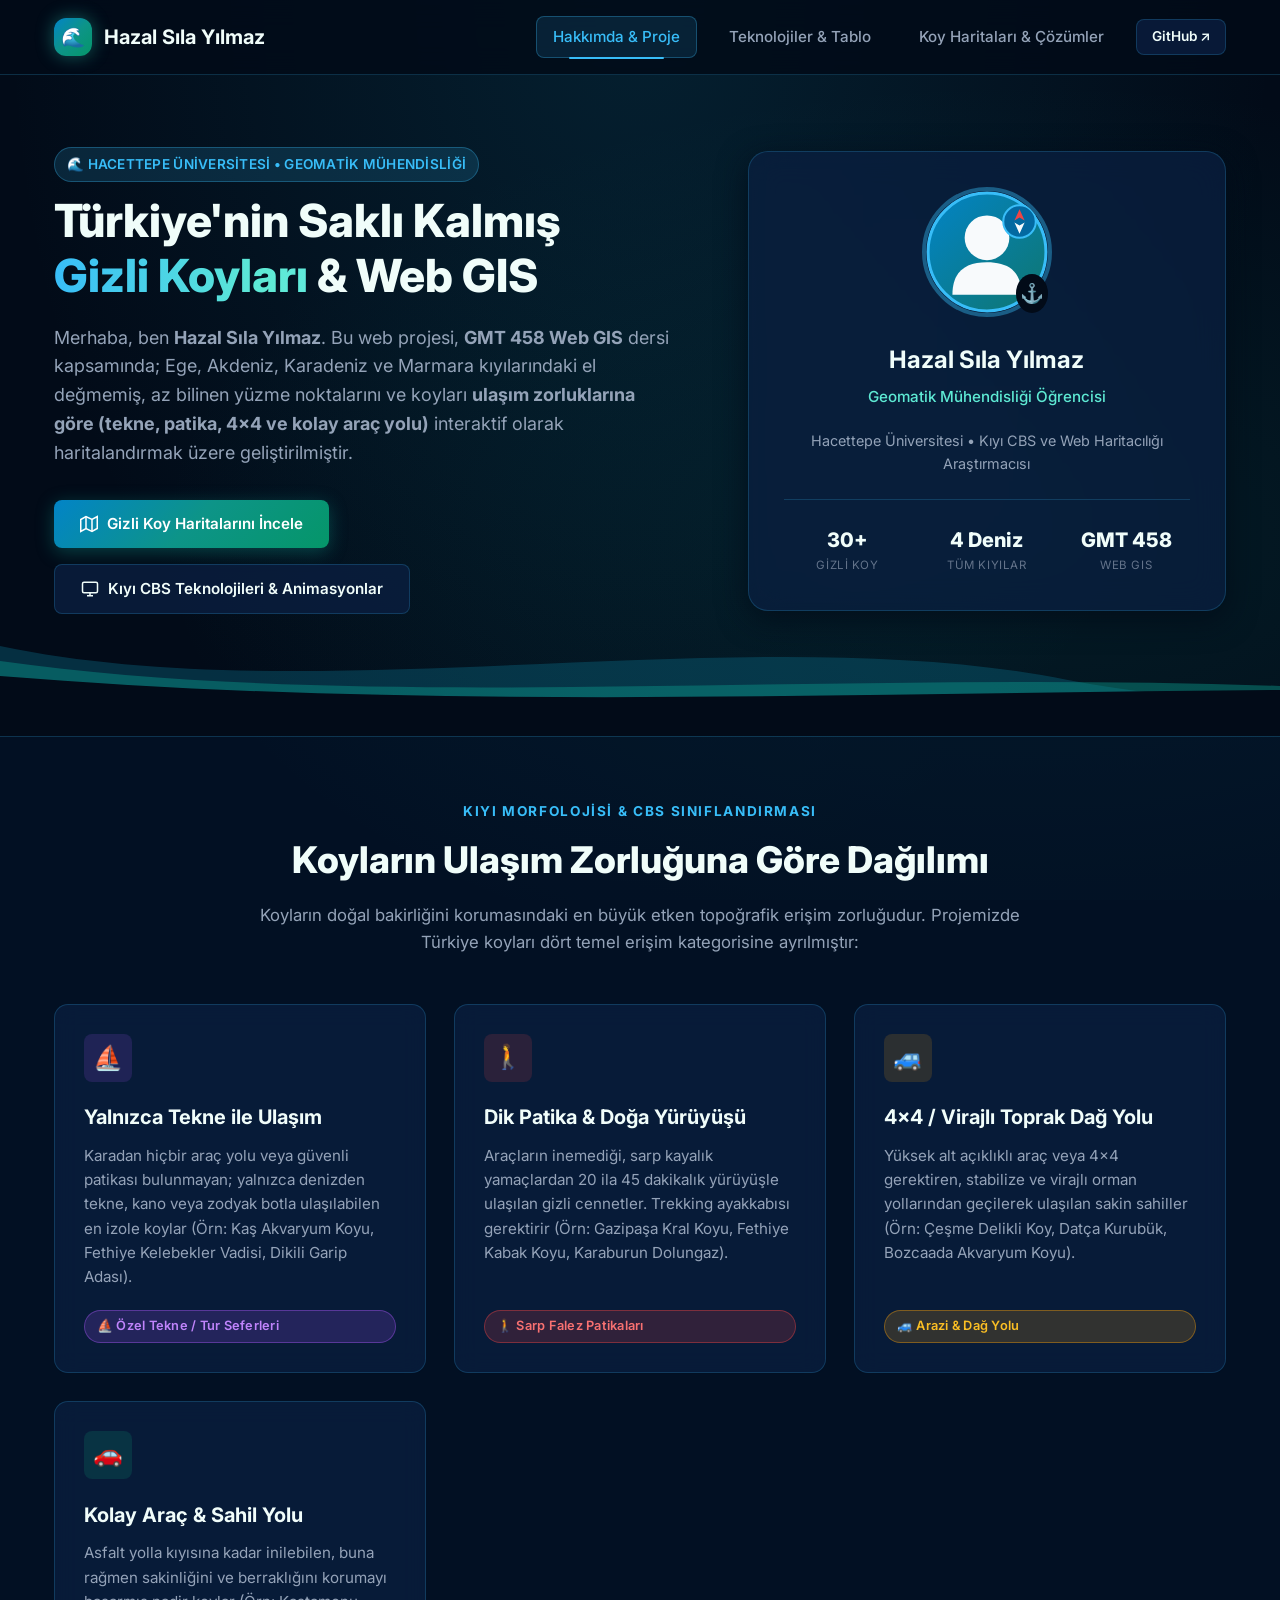
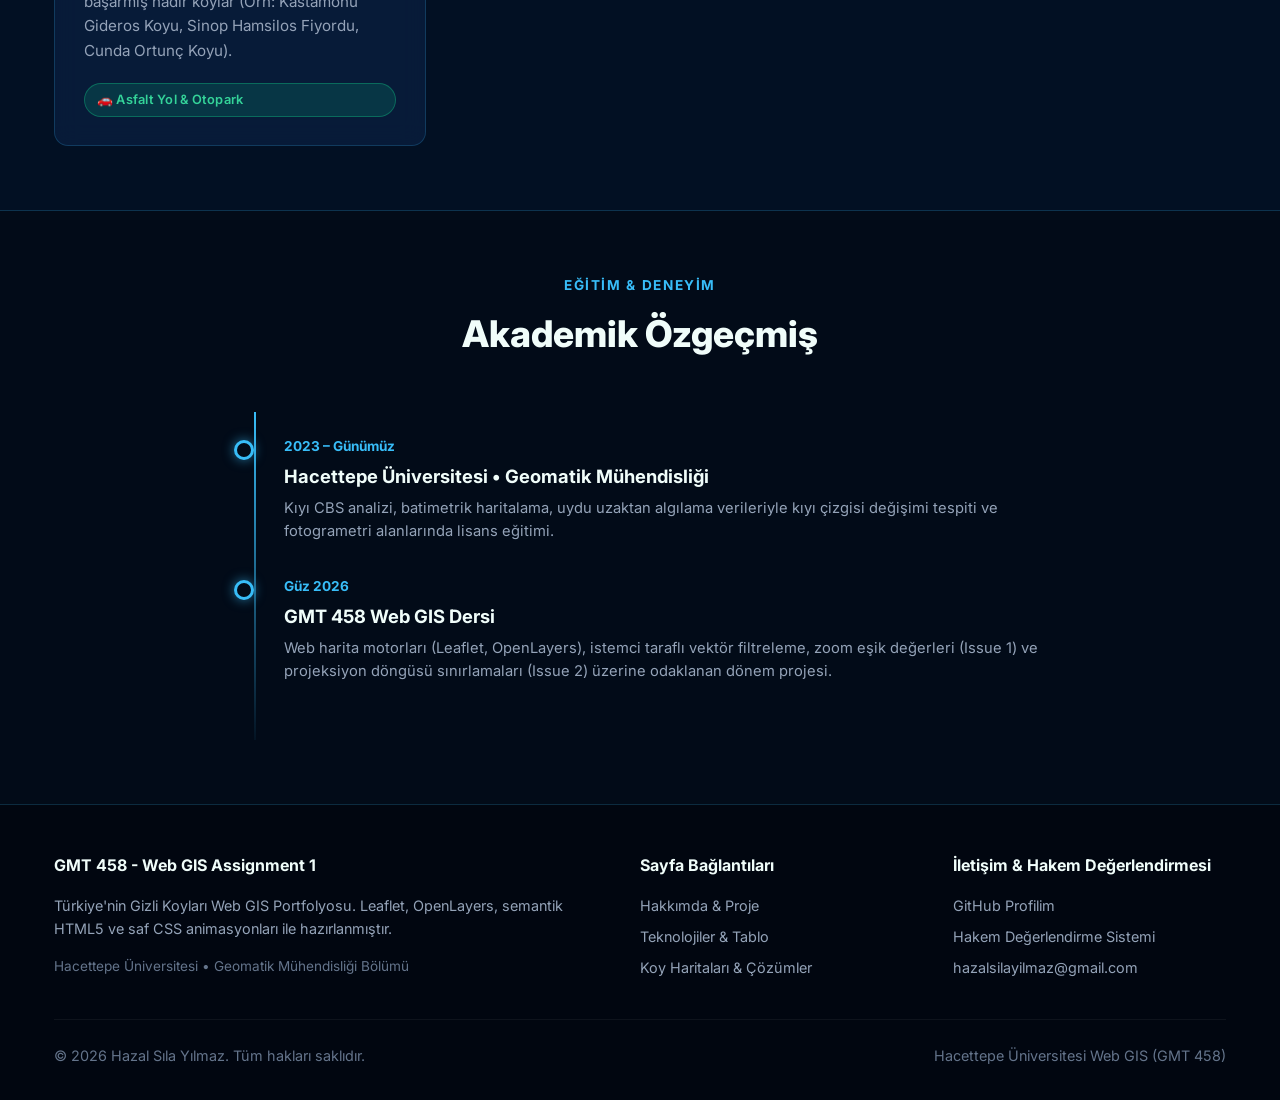
==== index.html @ 4f4af687 "feat: Proje iskeleti, lacivert okyanus temasi, dalga animasyonlari ve index.html (Hakkimda & Gizli K" ====
<!DOCTYPE html>
<html lang="tr">
<head>
  <meta charset="UTF-8">
  <meta name="viewport" content="width=device-width, initial-scale=1.0">
  <title>Türkiye'nin Gizli Koyları | Hazal Sıla Yılmaz - GMT 458 Web GIS</title>
  <meta name="description" content="Türkiye'nin deniz kıyısındaki en güzel ve az bilinen gizli koyları, ulaşım zorlukları ve Web GIS harita uygulaması. Hazal Sıla Yılmaz - Hacettepe Üniversitesi.">
  
  <!-- Google Fonts & Stylesheet -->
  <link rel="preconnect" href="https://fonts.googleapis.com">
  <link rel="preconnect" href="https://fonts.gstatic.com" crossorigin>
  <link href="https://fonts.googleapis.com/css2?family=Fira+Code:wght@400;600&family=Inter:wght@300;400;500;600;700;800&display=swap" rel="stylesheet">
  <link rel="stylesheet" href="css/style.css">
</head>
<body>

  <!-- Site Header & Navigation -->
  <header class="site-header">
    <div class="nav-container">
      <a href="index.html" class="site-logo">
        <div class="logo-icon">🌊</div>
        <span>Hazal Sıla Yılmaz</span>
      </a>

      <button class="nav-toggle-btn" aria-label="Menüyü Aç/Kapat">
        <svg width="24" height="24" viewBox="0 0 24 24" fill="none" stroke="currentColor" stroke-width="2">
          <line x1="3" y1="12" x2="21" y2="12"></line>
          <line x1="3" y1="6" x2="21" y2="6"></line>
          <line x1="3" y1="18" x2="21" y2="18"></line>
        </svg>
      </button>

      <ul class="nav-menu">
        <li><a href="index.html" class="nav-link active">Hakkımda & Proje</a></li>
        <li><a href="technologies.html" class="nav-link">Teknolojiler & Tablo</a></li>
        <li><a href="projects.html" class="nav-link">Koy Haritaları & Çözümler</a></li>
        <li><a href="https://github.com/hazalsila" target="_blank" rel="noopener" class="btn btn-secondary" style="padding: 0.4rem 0.9rem; font-size: 0.85rem;">GitHub ↗</a></li>
      </ul>
    </div>
  </header>

  <!-- Main Content -->
  <main>
    <!-- Hero Section -->
    <section class="hero-section">
      <div class="container hero-grid">
        <div class="hero-content">
          <div class="hero-subtitle">
            <span class="badge badge-cyan" style="font-size: 0.85rem;">
              🌊 Hacettepe Üniversitesi • Geomatik Mühendisliği
            </span>
          </div>

          <h1 class="hero-title">
            Türkiye'nin Saklı Kalmış <span class="gradient-text">Gizli Koyları</span> & Web GIS
          </h1>

          <p class="hero-description">
            Merhaba, ben <strong>Hazal Sıla Yılmaz</strong>. Bu web projesi, <strong>GMT 458 Web GIS</strong> dersi kapsamında; 
            Ege, Akdeniz, Karadeniz ve Marmara kıyılarındaki el değmemiş, az bilinen yüzme noktalarını ve koyları 
            <strong>ulaşım zorluklarına göre (tekne, patika, 4x4 ve kolay araç yolu)</strong> interaktif olarak haritalandırmak 
            üzere geliştirilmiştir.
          </p>

          <div class="hero-actions">
            <a href="projects.html" class="btn btn-primary">
              <svg width="18" height="18" viewBox="0 0 24 24" fill="none" stroke="currentColor" stroke-width="2">
                <polygon points="1 6 1 22 8 18 16 22 23 18 23 2 16 6 8 2 1 6"></polygon>
                <line x1="8" y1="2" x2="8" y2="18"></line>
                <line x1="16" y1="6" x2="16" y2="22"></line>
              </svg>
              Gizli Koy Haritalarını İncele
            </a>
            <a href="technologies.html" class="btn btn-secondary">
              <svg width="18" height="18" viewBox="0 0 24 24" fill="none" stroke="currentColor" stroke-width="2">
                <rect x="2" y="3" width="20" height="14" rx="2" ry="2"></rect>
                <line x1="8" y1="21" x2="16" y2="21"></line>
                <line x1="12" y1="17" x2="12" y2="21"></line>
              </svg>
              Kıyı CBS Teknolojileri & Animasyonlar
            </a>
          </div>
        </div>

        <!-- Profile Card Widget with Ocean Theme -->
        <div class="profile-card animate-marine-glow">
          <div class="profile-avatar-wrapper animate-float">
            <img src="images/avatar.svg" alt="Hazal Sıla Yılmaz Profil" class="profile-avatar">
            <div class="avatar-badge">⚓</div>
          </div>
          <h2 class="profile-name">Hazal Sıla Yılmaz</h2>
          <div class="profile-role">Geomatik Mühendisliği Öğrencisi</div>
          <p style="font-size: 0.9rem; color: var(--text-secondary); margin-bottom: 1rem;">
            Hacettepe Üniversitesi • Kıyı CBS ve Web Haritacılığı Araştırmacısı
          </p>

          <div class="profile-stats-grid">
            <div class="stat-item">
              <div class="stat-value">30+</div>
              <div class="stat-label">Gizli Koy</div>
            </div>
            <div class="stat-item">
              <div class="stat-value">4 Deniz</div>
              <div class="stat-label">Tüm Kıyılar</div>
            </div>
            <div class="stat-item">
              <div class="stat-value">GMT 458</div>
              <div class="stat-label">Web GIS</div>
            </div>
          </div>
        </div>
      </div>
    </section>

    <!-- Dalga Animasyonu Bölümü (Wave Animation Component) -->
    <div class="wave-container" aria-hidden="true">
      <svg class="wave-svg wave-1" viewBox="0 0 1200 120" preserveAspectRatio="none">
        <path d="M0,0 C150,90 350,-40 500,45 C650,130 900,10 1200,50 L1200,120 L0,120 Z"></path>
      </svg>
      <svg class="wave-svg wave-2" viewBox="0 0 1200 120" preserveAspectRatio="none">
        <path d="M0,20 C200,100 450,10 700,70 C950,130 1100,30 1200,60 L1200,120 L0,120 Z"></path>
      </svg>
      <svg class="wave-svg wave-3" viewBox="0 0 1200 120" preserveAspectRatio="none">
        <path d="M0,40 C300,110 600,20 900,80 C1050,110 1150,50 1200,70 L1200,120 L0,120 Z"></path>
      </svg>
    </div>

    <!-- Ulaşım Zorluğu Kategorileri & Proje Felsefesi -->
    <section class="section section-alt">
      <div class="container">
        <div class="section-header">
          <div class="section-kicker">Kıyı Morfolojisi & CBS Sınıflandırması</div>
          <h2 class="section-title">Koyların Ulaşım Zorluğuna Göre Dağılımı</h2>
          <p class="section-desc">
            Koyların doğal bakirliğini korumasındaki en büyük etken topoğrafik erişim zorluğudur. 
            Projemizde Türkiye koyları dört temel erişim kategorisine ayrılmıştır:
          </p>
        </div>

        <div class="cards-grid">
          <!-- Kategori 1: Tekne -->
          <div class="card">
            <div class="card-icon" style="color: var(--diff-boat); background: rgba(168, 85, 247, 0.15);">⛵</div>
            <h3 class="card-title">Yalnızca Tekne ile Ulaşım</h3>
            <p class="card-text">
              Karadan hiçbir araç yolu veya güvenli patikası bulunmayan; yalnızca denizden tekne, kano veya zodyak botla 
              ulaşılabilen en izole koylar (Örn: Kaş Akvaryum Koyu, Fethiye Kelebekler Vadisi, Dikili Garip Adası).
            </p>
            <span class="badge badge-boat">⛵ Özel Tekne / Tur Seferleri</span>
          </div>

          <!-- Kategori 2: Dik Patika -->
          <div class="card">
            <div class="card-icon" style="color: var(--diff-hike); background: rgba(239, 68, 68, 0.15);">🚶</div>
            <h3 class="card-title">Dik Patika & Doğa Yürüyüşü</h3>
            <p class="card-text">
              Araçların inemediği, sarp kayalık yamaçlardan 20 ila 45 dakikalık yürüyüşle ulaşılan gizli cennetler. 
              Trekking ayakkabısı gerektirir (Örn: Gazipaşa Kral Koyu, Fethiye Kabak Koyu, Karaburun Dolungaz).
            </p>
            <span class="badge badge-hike">🚶 Sarp Falez Patikaları</span>
          </div>

          <!-- Kategori 3: Toprak Yol -->
          <div class="card">
            <div class="card-icon" style="color: var(--diff-dirt); background: rgba(245, 158, 11, 0.15);">🚙</div>
            <h3 class="card-title">4x4 / Virajlı Toprak Dağ Yolu</h3>
            <p class="card-text">
              Yüksek alt açıklıklı araç veya 4x4 gerektiren, stabilize ve virajlı orman yollarından geçilerek ulaşılan 
              sakin sahiller (Örn: Çeşme Delikli Koy, Datça Kurubük, Bozcaada Akvaryum Koyu).
            </p>
            <span class="badge badge-dirt">🚙 Arazi & Dağ Yolu</span>
          </div>

          <!-- Kategori 4: Kolay Ulaşım -->
          <div class="card">
            <div class="card-icon" style="color: var(--diff-easy); background: rgba(16, 185, 129, 0.15);">🚗</div>
            <h3 class="card-title">Kolay Araç & Sahil Yolu</h3>
            <p class="card-text">
              Asfalt yolla kıyısına kadar inilebilen, buna rağmen sakinliğini ve berraklığını korumayı başarmış 
              nadir koylar (Örn: Kastamonu Gideros Koyu, Sinop Hamsilos Fiyordu, Cunda Ortunç Koyu).
            </p>
            <span class="badge badge-easy">🚗 Asfalt Yol & Otopark</span>
          </div>
        </div>
      </div>
    </section>

    <!-- Eğitim & Kişisel Arka Plan -->
    <section class="section">
      <div class="container" style="max-width: 860px;">
        <div class="section-header">
          <div class="section-kicker">Eğitim & Deneyim</div>
          <h2 class="section-title">Akademik Özgeçmiş</h2>
        </div>

        <div class="timeline">
          <div class="timeline-item">
            <div class="timeline-marker"></div>
            <div class="timeline-date">2023 – Günümüz</div>
            <h3 class="timeline-title">Hacettepe Üniversitesi • Geomatik Mühendisliği</h3>
            <p class="timeline-desc">
              Kıyı CBS analizi, batimetrik haritalama, uydu uzaktan algılama verileriyle kıyı çizgisi değişimi tespiti 
              ve fotogrametri alanlarında lisans eğitimi.
            </p>
          </div>

          <div class="timeline-item">
            <div class="timeline-marker"></div>
            <div class="timeline-date">Güz 2026</div>
            <h3 class="timeline-title">GMT 458 Web GIS Dersi</h3>
            <p class="timeline-desc">
              Web harita motorları (Leaflet, OpenLayers), istemci taraflı vektör filtreleme, zoom eşik değerleri (Issue 1) 
              ve projeksiyon döngüsü sınırlamaları (Issue 2) üzerine odaklanan dönem projesi.
            </p>
          </div>
        </div>
      </div>
    </section>
  </main>

  <!-- Site Footer -->
  <footer class="site-footer">
    <div class="container">
      <div class="footer-grid">
        <div>
          <div class="footer-heading">GMT 458 - Web GIS Assignment 1</div>
          <p style="margin-bottom: 1rem; color: var(--text-secondary);">
            Türkiye'nin Gizli Koyları Web GIS Portfolyosu. Leaflet, OpenLayers, semantik HTML5 ve saf CSS animasyonları ile hazırlanmıştır.
          </p>
          <p style="font-size: 0.85rem; color: var(--text-muted);">
            Hacettepe Üniversitesi • Geomatik Mühendisliği Bölümü
          </p>
        </div>

        <div>
          <div class="footer-heading">Sayfa Bağlantıları</div>
          <ul class="footer-links">
            <li><a href="index.html">Hakkımda & Proje</a></li>
            <li><a href="technologies.html">Teknolojiler & Tablo</a></li>
            <li><a href="projects.html">Koy Haritaları & Çözümler</a></li>
          </ul>
        </div>

        <div>
          <div class="footer-heading">İletişim & Hakem Değerlendirmesi</div>
          <ul class="footer-links">
            <li><a href="https://github.com/hazalsila" target="_blank" rel="noopener">GitHub Profilim</a></li>
            <li><a href="https://gmt458.hacettepe.edu.tr/" target="_blank" rel="noopener">Hakem Değerlendirme Sistemi</a></li>
            <li><a href="mailto:hazalsilayilmaz@gmail.com">hazalsilayilmaz@gmail.com</a></li>
          </ul>
        </div>
      </div>

      <div class="footer-bottom">
        <div>&copy; 2026 Hazal Sıla Yılmaz. Tüm hakları saklıdır.</div>
        <div>Hacettepe Üniversitesi Web GIS (GMT 458)</div>
      </div>
    </div>
  </footer>

  <script src="js/main.js"></script>
</body>
</html>
---- css/style.css ----
/* ==========================================================================
   GMT 458 – Web GIS Assignment 1: Personal Web Page
   Project: Türkiye'nin Gizli Koyları (Secret Bays of Turkey Web GIS)
   Student: Hazal Sıla Yılmaz
   Hacettepe University - Department of Geomatics Engineering
   Theme: Deep Ocean Navy & Marine Waves
   ========================================================================== */

/* --- Ocean & Marine Color Palette --- */
:root {
  --bg-deep-ocean: #020b18;
  --bg-ocean-navy: #05162e;
  --bg-card: rgba(10, 31, 64, 0.75);
  --bg-card-hover: rgba(18, 48, 96, 0.85);
  --border-ocean: rgba(56, 189, 248, 0.2);
  --border-glow: rgba(45, 212, 191, 0.5);

  --text-primary: #f0fdfa;
  --text-secondary: #94a3b8;
  --text-muted: #64748b;

  --sea-cyan: #38bdf8;
  --sea-teal: #14b8a6;
  --sea-emerald: #10b981;
  --sea-foam: #5eead4;
  --coral-orange: #f97316;
  --deep-azure: #0284c7;

  /* Ulaşım Zorluğu Renkleri */
  --diff-boat: #a855f7;    /* Sadece Tekne */
  --diff-hike: #ef4444;    /* Zor Patika / Yürüyüş */
  --diff-dirt: #f59e0b;    /* 4x4 / Toprak Yol */
  --diff-easy: #10b981;    /* Kolay Araç */

  --gradient-ocean: linear-gradient(135deg, #0284c7 0%, #0d9488 50%, #059669 100%);
  --gradient-deep: linear-gradient(180deg, #020b18 0%, #05162e 50%, #082144 100%);

  --radius-sm: 8px;
  --radius-md: 14px;
  --radius-lg: 20px;
  --radius-full: 9999px;

  --shadow-ocean: 0 8px 30px rgba(2, 11, 24, 0.8);
  --shadow-glow: 0 0 30px rgba(56, 189, 248, 0.35);

  --font-main: 'Inter', -apple-system, BlinkMacSystemFont, 'Segoe UI', Roboto, sans-serif;
  --font-mono: 'Fira Code', monospace;
  --transition-normal: all 0.3s cubic-bezier(0.4, 0, 0.2, 1);
}

/* --- Base & Reset --- */
*, *::before, *::after {
  box-sizing: border-box;
  margin: 0;
  padding: 0;
}

html {
  scroll-behavior: smooth;
  font-size: 16px;
}

body {
  font-family: var(--font-main);
  background-color: var(--bg-deep-ocean);
  background-image: 
    radial-gradient(ellipse at 50% 0%, rgba(14, 116, 144, 0.2) 0%, transparent 70%),
    radial-gradient(ellipse at 80% 60%, rgba(13, 148, 136, 0.12) 0%, transparent 60%);
  background-attachment: fixed;
  color: var(--text-primary);
  line-height: 1.6;
  min-height: 100vh;
  display: flex;
  flex-direction: column;
  overflow-x: hidden;
}

a {
  color: var(--sea-cyan);
  text-decoration: none;
  transition: var(--transition-normal);
}

a:hover {
  color: var(--sea-foam);
  text-decoration: underline;
}

img {
  max-width: 100%;
  display: block;
}

.container {
  width: 100%;
  max-width: 1220px;
  margin: 0 auto;
  padding: 0 1.5rem;
}

/* ==========================================================================
   CSS KEYFRAME ANIMATIONS (%10 Requirement)
   ========================================================================== */

/* 1. Canlı Dalga Animasyonu */
@keyframes waveAnimation {
  0% { transform: translateX(0) translateZ(0) scaleY(1); }
  50% { transform: translateX(-25%) translateZ(0) scaleY(1.15); }
  100% { transform: translateX(-50%) translateZ(0) scaleY(1); }
}

@keyframes waveAnimationReverse {
  0% { transform: translateX(-50%) translateZ(0) scaleY(1); }
  50% { transform: translateX(-25%) translateZ(0) scaleY(0.85); }
  100% { transform: translateX(0) translateZ(0) scaleY(1); }
}

.wave-container {
  position: relative;
  width: 100%;
  height: 90px;
  overflow: hidden;
  line-height: 0;
}

.wave-svg {
  position: absolute;
  top: 0;
  left: 0;
  width: 200%;
  height: 100%;
}

.wave-1 {
  fill: rgba(14, 116, 144, 0.35);
  animation: waveAnimation 12s linear infinite;
  z-index: 1;
}

.wave-2 {
  fill: rgba(13, 148, 136, 0.45);
  animation: waveAnimationReverse 18s linear infinite;
  z-index: 2;
}

.wave-3 {
  fill: var(--bg-deep-ocean);
  animation: waveAnimation 8s cubic-bezier(0.36, 0.45, 0.63, 0.53) infinite;
  z-index: 3;
}

/* 2. Su Halkası & Radar Ripple Animasyonu */
@keyframes rippleExpand {
  0% {
    transform: scale(0.8);
    opacity: 0.9;
  }
  80% {
    transform: scale(2.5);
    opacity: 0;
  }
  100% {
    transform: scale(2.5);
    opacity: 0;
  }
}

.ocean-ripple {
  position: absolute;
  border-radius: 50%;
  background: rgba(56, 189, 248, 0.4);
  animation: rippleExpand 2.2s cubic-bezier(0, 0.2, 0.8, 1) infinite;
}

/* 3. Süzülen Nesne */
@keyframes seaFloat {
  0% { transform: translateY(0px) rotate(0deg); }
  50% { transform: translateY(-10px) rotate(1.5deg); }
  100% { transform: translateY(0px) rotate(0deg); }
}

.animate-float {
  animation: seaFloat 4s ease-in-out infinite;
}

/* 4. Parlayan Neon Nabız */
@keyframes marineGlow {
  0%, 100% {
    box-shadow: 0 0 15px rgba(56, 189, 248, 0.2);
    border-color: rgba(56, 189, 248, 0.3);
  }
  50% {
    box-shadow: 0 0 35px rgba(45, 212, 191, 0.5);
    border-color: rgba(45, 212, 191, 0.7);
  }
}

.animate-marine-glow {
  animation: marineGlow 3.5s ease-in-out infinite;
}

/* 5. Deniz Yüzeyi Işıltısı */
@keyframes shimmerOcean {
  0% { background-position: 0% 50%; }
  50% { background-position: 100% 50%; }
  100% { background-position: 0% 50%; }
}

.gradient-text {
  background: linear-gradient(90deg, #38bdf8, #5eead4, #67e8f9, #38bdf8);
  background-size: 250% 250%;
  -webkit-background-clip: text;
  -webkit-text-fill-color: transparent;
  animation: shimmerOcean 5s ease infinite;
  display: inline-block;
  font-weight: 800;
}

/* --- Header & Navigation Bar --- */
.site-header {
  position: sticky;
  top: 0;
  z-index: 1000;
  backdrop-filter: blur(14px);
  -webkit-backdrop-filter: blur(14px);
  background: rgba(2, 11, 24, 0.85);
  border-bottom: 1px solid var(--border-ocean);
  transition: var(--transition-normal);
}

.nav-container {
  display: flex;
  align-items: center;
  justify-content: space-between;
  padding: 1rem 1.5rem;
  max-width: 1220px;
  margin: 0 auto;
}

.site-logo {
  display: flex;
  align-items: center;
  gap: 0.75rem;
  font-weight: 700;
  font-size: 1.25rem;
  color: var(--text-primary);
  text-decoration: none;
}

.site-logo:hover {
  text-decoration: none;
}

.site-logo .logo-icon {
  width: 38px;
  height: 38px;
  border-radius: 12px;
  background: var(--gradient-ocean);
  display: flex;
  align-items: center;
  justify-content: center;
  font-size: 1.2rem;
  color: #fff;
  box-shadow: 0 0 18px rgba(45, 212, 191, 0.4);
}

.nav-menu {
  display: flex;
  align-items: center;
  list-style: none;
  gap: 1rem;
}

.nav-link {
  display: inline-flex;
  align-items: center;
  gap: 0.4rem;
  padding: 0.5rem 1rem;
  border-radius: var(--radius-sm);
  color: var(--text-secondary);
  font-weight: 500;
  font-size: 0.95rem;
  transition: var(--transition-normal);
  text-decoration: none;
  position: relative;
}

.nav-link:hover {
  color: var(--text-primary);
  background: rgba(56, 189, 248, 0.08);
  text-decoration: none;
}

.nav-link.active {
  color: var(--sea-cyan);
  background: rgba(56, 189, 248, 0.12);
  border: 1px solid rgba(56, 189, 248, 0.3);
}

.nav-link.active::after {
  content: '';
  position: absolute;
  bottom: -2px;
  left: 20%;
  right: 20%;
  height: 2px;
  background: var(--sea-cyan);
  border-radius: 2px;
}

.nav-toggle-btn {
  display: none;
  background: transparent;
  border: 1px solid var(--border-ocean);
  color: var(--text-primary);
  padding: 0.5rem;
  border-radius: var(--radius-sm);
  cursor: pointer;
}

/* --- Hero Section --- */
.hero-section {
  padding: 4.5rem 0 2rem;
  position: relative;
}

.hero-grid {
  display: grid;
  grid-template-columns: 1.35fr 1fr;
  align-items: center;
  gap: 3rem;
}

.hero-subtitle {
  text-transform: uppercase;
  letter-spacing: 0.12em;
  font-size: 0.85rem;
  color: var(--sea-foam);
  font-weight: 700;
  margin-bottom: 0.75rem;
  display: flex;
  align-items: center;
  gap: 0.5rem;
}

.hero-title {
  font-size: 2.85rem;
  line-height: 1.2;
  margin-bottom: 1.25rem;
  font-weight: 800;
}

.hero-description {
  font-size: 1.125rem;
  color: var(--text-secondary);
  margin-bottom: 2rem;
  max-width: 620px;
}

.hero-actions {
  display: flex;
  flex-wrap: wrap;
  gap: 1rem;
}

.btn {
  display: inline-flex;
  align-items: center;
  gap: 0.6rem;
  padding: 0.75rem 1.6rem;
  border-radius: var(--radius-sm);
  font-weight: 600;
  font-size: 0.95rem;
  cursor: pointer;
  border: none;
  transition: var(--transition-normal);
  text-decoration: none;
}

.btn:hover {
  text-decoration: none;
  transform: translateY(-2px);
}

.btn-primary {
  background: var(--gradient-ocean);
  color: #fff;
  box-shadow: 0 4px 18px rgba(13, 148, 136, 0.4);
}

.btn-primary:hover {
  box-shadow: 0 6px 24px rgba(45, 212, 191, 0.55);
  color: #fff;
}

.btn-secondary {
  background: rgba(10, 31, 64, 0.8);
  color: var(--text-primary);
  border: 1px solid var(--border-ocean);
}

.btn-secondary:hover {
  background: rgba(18, 48, 96, 0.9);
  border-color: var(--sea-cyan);
}

/* Profile Card */
.profile-card {
  background: var(--bg-card);
  backdrop-filter: blur(16px);
  border: 1px solid var(--border-ocean);
  border-radius: var(--radius-lg);
  padding: 2.2rem;
  position: relative;
  text-align: center;
  box-shadow: var(--shadow-ocean);
  transition: var(--transition-normal);
}

.profile-card:hover {
  border-color: var(--border-glow);
  box-shadow: var(--shadow-glow);
}

.profile-avatar-wrapper {
  position: relative;
  width: 130px;
  height: 130px;
  margin: 0 auto 1.5rem;
}

.profile-avatar {
  width: 100%;
  height: 100%;
  border-radius: 50%;
  object-fit: cover;
  border: 4px solid rgba(56, 189, 248, 0.4);
}

.avatar-badge {
  position: absolute;
  bottom: 4px;
  right: 4px;
  background: var(--bg-deep-ocean);
  border-radius: 50%;
  padding: 4px;
  font-size: 1.2rem;
}

.profile-name {
  font-size: 1.5rem;
  font-weight: 700;
  margin-bottom: 0.35rem;
}

.profile-role {
  color: var(--sea-foam);
  font-size: 0.95rem;
  font-weight: 500;
  margin-bottom: 1.25rem;
}

.profile-stats-grid {
  display: grid;
  grid-template-columns: repeat(3, 1fr);
  gap: 0.75rem;
  margin-top: 1.5rem;
  padding-top: 1.5rem;
  border-top: 1px solid var(--border-ocean);
}

.stat-item {
  text-align: center;
}

.stat-value {
  font-size: 1.25rem;
  font-weight: 800;
  color: var(--text-primary);
}

.stat-label {
  font-size: 0.72rem;
  color: var(--text-muted);
  text-transform: uppercase;
  letter-spacing: 0.05em;
}

/* --- Section Layouts --- */
.section {
  padding: 4rem 0;
  position: relative;
}

.section-alt {
  background: rgba(5, 22, 46, 0.55);
  border-top: 1px solid var(--border-ocean);
  border-bottom: 1px solid var(--border-ocean);
}

.section-header {
  text-align: center;
  max-width: 760px;
  margin: 0 auto 3rem;
}

.section-kicker {
  font-size: 0.85rem;
  font-weight: 700;
  text-transform: uppercase;
  letter-spacing: 0.12em;
  color: var(--sea-cyan);
  margin-bottom: 0.5rem;
}

.section-title {
  font-size: 2.3rem;
  font-weight: 800;
  margin-bottom: 0.75rem;
}

.section-desc {
  color: var(--text-secondary);
  font-size: 1.05rem;
}

/* --- Card Grids --- */
.cards-grid {
  display: grid;
  grid-template-columns: repeat(auto-fit, minmax(320px, 1fr));
  gap: 1.75rem;
}

.card {
  background: var(--bg-card);
  backdrop-filter: blur(12px);
  border: 1px solid var(--border-ocean);
  border-radius: var(--radius-md);
  padding: 1.8rem;
  transition: var(--transition-normal);
  display: flex;
  flex-direction: column;
}

.card:hover {
  transform: translateY(-6px);
  border-color: var(--border-glow);
  box-shadow: 0 12px 30px rgba(0, 0, 0, 0.6);
}

.card-icon {
  width: 48px;
  height: 48px;
  border-radius: var(--radius-sm);
  background: rgba(56, 189, 248, 0.12);
  color: var(--sea-cyan);
  display: flex;
  align-items: center;
  justify-content: center;
  font-size: 1.5rem;
  margin-bottom: 1.25rem;
}

.card-title {
  font-size: 1.25rem;
  font-weight: 700;
  margin-bottom: 0.65rem;
}

.card-text {
  color: var(--text-secondary);
  font-size: 0.95rem;
  margin-bottom: 1.25rem;
  flex-grow: 1;
}

/* --- Badges & Category Tags --- */
.badge {
  display: inline-flex;
  align-items: center;
  gap: 0.35rem;
  padding: 0.35rem 0.75rem;
  border-radius: var(--radius-full);
  font-size: 0.8rem;
  font-weight: 600;
  letter-spacing: 0.02em;
}

.badge-boat {
  background: rgba(168, 85, 247, 0.18);
  color: #c084fc;
  border: 1px solid rgba(168, 85, 247, 0.4);
}

.badge-hike {
  background: rgba(239, 68, 68, 0.18);
  color: #f87171;
  border: 1px solid rgba(239, 68, 68, 0.4);
}

.badge-dirt {
  background: rgba(245, 158, 11, 0.18);
  color: #fbbf24;
  border: 1px solid rgba(245, 158, 11, 0.4);
}

.badge-easy {
  background: rgba(16, 185, 129, 0.18);
  color: #34d399;
  border: 1px solid rgba(16, 185, 129, 0.4);
}

.badge-cyan {
  background: rgba(56, 189, 248, 0.15);
  color: #38bdf8;
  border: 1px solid rgba(56, 189, 248, 0.3);
}

.badge-emerald {
  background: rgba(16, 185, 129, 0.15);
  color: #34d399;
  border: 1px solid rgba(16, 185, 129, 0.3);
}

.badge-rose {
  background: rgba(244, 63, 94, 0.15);
  color: #fb7185;
  border: 1px solid rgba(244, 63, 94, 0.3);
}

.badge-amber {
  background: rgba(245, 158, 11, 0.15);
  color: #fbbf24;
  border: 1px solid rgba(245, 158, 11, 0.3);
}

/* --- Tabular Information with Images (%10 Requirement) --- */
.table-wrapper {
  overflow-x: auto;
  background: var(--bg-card);
  backdrop-filter: blur(14px);
  border: 1px solid var(--border-ocean);
  border-radius: var(--radius-md);
  box-shadow: var(--shadow-ocean);
  margin-top: 1.5rem;
}

.gis-table {
  width: 100%;
  border-collapse: collapse;
  text-align: left;
  min-width: 820px;
}

.gis-table thead {
  background: rgba(2, 11, 24, 0.95);
  border-bottom: 2px solid rgba(56, 189, 248, 0.3);
}

.gis-table th {
  padding: 1.15rem 1.25rem;
  font-size: 0.85rem;
  font-weight: 700;
  text-transform: uppercase;
  letter-spacing: 0.08em;
  color: var(--text-primary);
}

.gis-table tbody tr {
  border-bottom: 1px solid var(--border-ocean);
  transition: var(--transition-normal);
}

.gis-table tbody tr:hover {
  background: rgba(56, 189, 248, 0.09);
}

.gis-table td {
  padding: 1.15rem 1.25rem;
  font-size: 0.95rem;
  vertical-align: middle;
}

.table-tech-cell {
  display: flex;
  align-items: center;
  gap: 1rem;
}

.table-icon-img {
  width: 40px;
  height: 40px;
  border-radius: 8px;
  padding: 4px;
  background: rgba(255, 255, 255, 0.06);
  border: 1px solid var(--border-ocean);
  box-shadow: 0 2px 8px rgba(0, 0, 0, 0.3);
  transition: transform 0.3s ease;
}

.gis-table tr:hover .table-icon-img {
  transform: scale(1.15) rotate(5deg);
}

.table-tech-name {
  font-weight: 700;
  color: var(--text-primary);
  display: block;
}

.table-tech-sub {
  font-size: 0.78rem;
  color: var(--text-muted);
}

.proficiency-bar-bg {
  width: 100%;
  height: 7px;
  background: rgba(255, 255, 255, 0.1);
  border-radius: var(--radius-full);
  overflow: hidden;
  margin-top: 5px;
}

.proficiency-bar-fill {
  height: 100%;
  border-radius: var(--radius-full);
  background: var(--gradient-ocean);
  transition: width 1s ease-in-out;
}

/* --- Map Containers & Controls --- */
.map-card-wrapper {
  background: var(--bg-card);
  border: 1px solid var(--border-ocean);
  border-radius: var(--radius-lg);
  overflow: hidden;
  box-shadow: var(--shadow-ocean);
  margin-bottom: 3.5rem;
}

.map-card-header {
  padding: 1.25rem 1.75rem;
  background: rgba(2, 11, 24, 0.9);
  border-bottom: 1px solid var(--border-ocean);
  display: flex;
  align-items: center;
  justify-content: space-between;
  flex-wrap: wrap;
  gap: 1rem;
}

.map-title-group h3 {
  font-size: 1.35rem;
  font-weight: 700;
  display: flex;
  align-items: center;
  gap: 0.6rem;
}

.map-subtitle {
  font-size: 0.85rem;
  color: var(--text-secondary);
}

.map-controls-bar {
  display: flex;
  align-items: center;
  gap: 0.85rem;
  flex-wrap: wrap;
}

.map-status-pill {
  padding: 0.4rem 0.9rem;
  border-radius: var(--radius-full);
  font-size: 0.85rem;
  font-weight: 600;
  display: flex;
  align-items: center;
  gap: 0.5rem;
  background: rgba(10, 31, 64, 0.9);
  border: 1px solid var(--border-ocean);
}

/* Filter Buttons Toolbar */
.bay-filter-toolbar {
  background: rgba(5, 22, 46, 0.95);
  padding: 0.85rem 1.75rem;
  border-bottom: 1px solid var(--border-ocean);
  display: flex;
  align-items: center;
  justify-content: space-between;
  flex-wrap: wrap;
  gap: 1rem;
}

.filter-group {
  display: flex;
  align-items: center;
  gap: 0.5rem;
  flex-wrap: wrap;
}

.filter-btn {
  background: rgba(10, 31, 64, 0.8);
  border: 1px solid var(--border-ocean);
  color: var(--text-secondary);
  padding: 0.35rem 0.85rem;
  border-radius: var(--radius-full);
  font-size: 0.82rem;
  font-weight: 600;
  cursor: pointer;
  transition: var(--transition-normal);
}

.filter-btn:hover, .filter-btn.active {
  background: var(--gradient-ocean);
  color: #fff;
  border-color: var(--sea-cyan);
  box-shadow: 0 2px 10px rgba(45, 212, 191, 0.35);
}

.map-container {
  width: 100%;
  height: 540px;
  position: relative;
  background: #020b18;
  z-index: 1;
}

.ol-map-container {
  width: 100%;
  height: 540px;
  position: relative;
  background: #020b18;
  z-index: 1;
}

/* Leaflet DivIcon reset to prevent white boxes */
.custom-bay-marker {
  background: transparent !important;
  border: none !important;
}

/* Custom Marker Styling for Leaflet */
.bay-marker-pin {
  width: 32px;
  height: 32px;
  border-radius: 50% 50% 50% 0;
  transform: rotate(-45deg);
  border: 2px solid #ffffff;
  display: flex;
  align-items: center;
  justify-content: center;
  box-shadow: 0 4px 12px rgba(0, 0, 0, 0.6);
  cursor: pointer;
  transition: transform 0.2s ease;
}

.bay-marker-pin:hover {
  transform: rotate(-45deg) scale(1.2);
}

.bay-marker-pin span {
  transform: rotate(45deg);
  font-size: 14px;
}

/* Leaflet Popup Ocean Styling */
.leaflet-popup-content-wrapper {
  background: rgba(2, 11, 24, 0.95) !important;
  color: var(--text-primary) !important;
  border: 1px solid var(--border-ocean) !important;
  border-radius: 12px !important;
  box-shadow: var(--shadow-ocean) !important;
  backdrop-filter: blur(12px) !important;
}

.leaflet-popup-tip {
  background: rgba(2, 11, 24, 0.95) !important;
}

/* Interactive Issue Control Panel below Map */
.issue-solution-panel {
  padding: 1.5rem 1.75rem;
  background: rgba(2, 11, 24, 0.95);
  border-top: 1px solid var(--border-ocean);
}

.issue-grid {
  display: grid;
  grid-template-columns: repeat(auto-fit, minmax(320px, 1fr));
  gap: 1.5rem;
}

.issue-box {
  background: rgba(10, 31, 64, 0.65);
  border: 1px solid var(--border-ocean);
  border-radius: var(--radius-sm);
  padding: 1.25rem;
}

.issue-box-title {
  font-size: 1rem;
  font-weight: 700;
  color: var(--sea-cyan);
  margin-bottom: 0.6rem;
  display: flex;
  align-items: center;
  gap: 0.5rem;
}

.issue-box p {
  font-size: 0.9rem;
  color: var(--text-secondary);
  line-height: 1.5;
  margin-bottom: 0.75rem;
}

.code-snippet {
  background: #010610;
  border: 1px solid rgba(56, 189, 248, 0.25);
  border-radius: 6px;
  padding: 0.75rem 1rem;
  font-family: var(--font-mono);
  font-size: 0.82rem;
  color: var(--sea-foam);
  overflow-x: auto;
  white-space: pre;
}

/* Toggle Switch Styles */
.toggle-switch-wrapper {
  display: inline-flex;
  align-items: center;
  gap: 0.75rem;
  font-size: 0.875rem;
  font-weight: 600;
}

.switch {
  position: relative;
  display: inline-block;
  width: 48px;
  height: 26px;
}

.switch input {
  opacity: 0;
  width: 0;
  height: 0;
}

.slider {
  position: absolute;
  cursor: pointer;
  top: 0;
  left: 0;
  right: 0;
  bottom: 0;
  background-color: #1e3a5f;
  transition: .3s;
  border-radius: 26px;
  border: 1px solid var(--border-ocean);
}

.slider:before {
  position: absolute;
  content: "";
  height: 18px;
  width: 18px;
  left: 3px;
  bottom: 3px;
  background-color: white;
  transition: .3s;
  border-radius: 50%;
}

input:checked + .slider {
  background-color: var(--sea-teal);
  border-color: var(--sea-cyan);
}

input:checked + .slider:before {
  transform: translateX(22px);
}

/* Timeline Section */
.timeline {
  position: relative;
  padding: 1.5rem 0;
}

.timeline::before {
  content: '';
  position: absolute;
  top: 0;
  bottom: 0;
  left: 20px;
  width: 2px;
  background: linear-gradient(180deg, var(--sea-cyan), rgba(56, 189, 248, 0.05));
}

.timeline-item {
  position: relative;
  margin-left: 50px;
  margin-bottom: 2rem;
}

.timeline-marker {
  position: absolute;
  left: -50px;
  top: 4px;
  width: 20px;
  height: 20px;
  border-radius: 50%;
  background: var(--bg-deep-ocean);
  border: 3px solid var(--sea-cyan);
  box-shadow: 0 0 12px rgba(56, 189, 248, 0.6);
}

.timeline-date {
  font-size: 0.85rem;
  font-weight: 700;
  color: var(--sea-cyan);
  margin-bottom: 0.25rem;
}

.timeline-title {
  font-size: 1.15rem;
  font-weight: 700;
  margin-bottom: 0.35rem;
}

.timeline-desc {
  color: var(--text-secondary);
  font-size: 0.92rem;
}

/* --- Footer --- */
.site-footer {
  margin-top: auto;
  background: #010610;
  border-top: 1px solid var(--border-ocean);
  padding: 3rem 0 2rem;
  color: var(--text-muted);
  font-size: 0.9rem;
}

.footer-grid {
  display: grid;
  grid-template-columns: 2fr 1fr 1fr;
  gap: 2.5rem;
  margin-bottom: 2.5rem;
}

.footer-heading {
  color: var(--text-primary);
  font-size: 1rem;
  font-weight: 700;
  margin-bottom: 1rem;
}

.footer-links {
  list-style: none;
  display: flex;
  flex-direction: column;
  gap: 0.5rem;
}

.footer-links a {
  color: var(--text-secondary);
  transition: var(--transition-normal);
}

.footer-links a:hover {
  color: var(--sea-cyan);
  text-decoration: none;
  transform: translateX(3px);
  display: inline-block;
}

.footer-bottom {
  padding-top: 1.5rem;
  border-top: 1px solid rgba(255, 255, 255, 0.05);
  display: flex;
  align-items: center;
  justify-content: space-between;
  flex-wrap: wrap;
  gap: 1rem;
}

/* --- Responsive Media Queries --- */
@media (max-width: 900px) {
  .hero-grid {
    grid-template-columns: 1fr;
    text-align: center;
  }
  .hero-actions {
    justify-content: center;
  }
  .hero-description {
    margin-left: auto;
    margin-right: auto;
  }
  .footer-grid {
    grid-template-columns: 1fr;
    gap: 2rem;
  }
}

@media (max-width: 768px) {
  .nav-menu {
    display: none;
    position: absolute;
    top: 100%;
    left: 0;
    right: 0;
    background: var(--bg-ocean-navy);
    border-bottom: 1px solid var(--border-ocean);
    flex-direction: column;
    padding: 1rem 1.5rem;
  }
  .nav-menu.open {
    display: flex;
  }
  .nav-toggle-btn {
    display: block;
  }
  .hero-title {
    font-size: 2.1rem;
  }
  .map-container, .ol-map-container {
    height: 420px;
  }
}
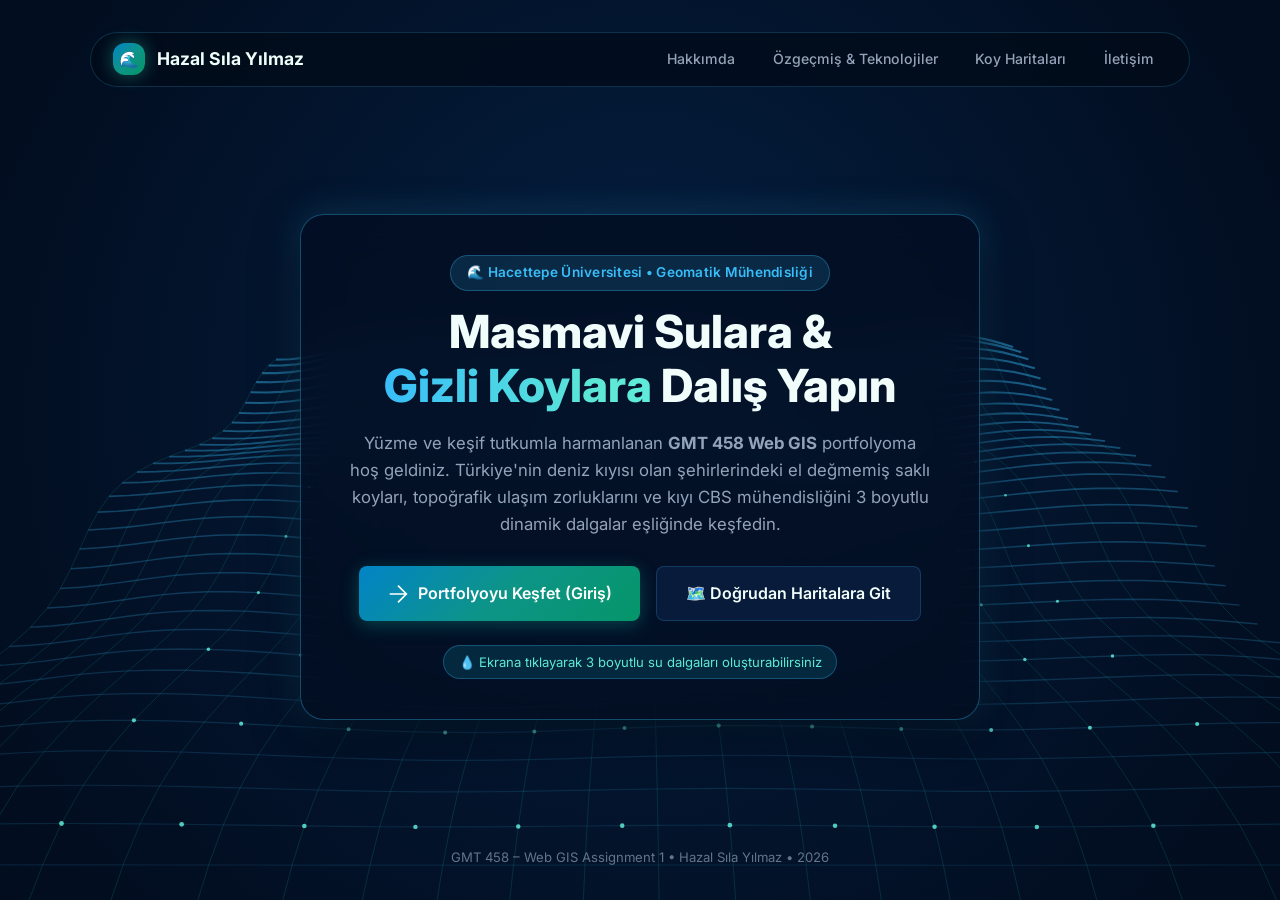
==== commit cda45f1c: "feat: Kisisel biyografi, 3D dalga girisi, kiyi CBS harita arayuzu ve odev son teslim surumu" ====
--- a/index.html
+++ b/index.html
@@ -3,261 +3,156 @@
 <head>
   <meta charset="UTF-8">
   <meta name="viewport" content="width=device-width, initial-scale=1.0">
-  <title>Türkiye'nin Gizli Koyları | Hazal Sıla Yılmaz - GMT 458 Web GIS</title>
-  <meta name="description" content="Türkiye'nin deniz kıyısındaki en güzel ve az bilinen gizli koyları, ulaşım zorlukları ve Web GIS harita uygulaması. Hazal Sıla Yılmaz - Hacettepe Üniversitesi.">
+  <title>Hazal Sıla Yılmaz | 3D Kıyı Web GIS & Gizli Koylar Portfolyosu</title>
+  <meta name="description" content="Hazal Sıla Yılmaz - Hacettepe Üniversitesi Geomatik Mühendisliği. 3 Boyutlu interaktif dalga simülasyonu, kıyı CBS ve Türkiye'nin gizli koyları web haritacılığı.">
   
-  <!-- Google Fonts & Stylesheet -->
+  <!-- Google Fonts -->
   <link rel="preconnect" href="https://fonts.googleapis.com">
   <link rel="preconnect" href="https://fonts.gstatic.com" crossorigin>
   <link href="https://fonts.googleapis.com/css2?family=Fira+Code:wght@400;600&family=Inter:wght@300;400;500;600;700;800&display=swap" rel="stylesheet">
+  
   <link rel="stylesheet" href="css/style.css">
+
+  <style>
+    /* Fullscreen 3D Ocean Waves Landing Layout */
+    html, body {
+      width: 100%;
+      height: 100%;
+      overflow: hidden;
+      margin: 0;
+      padding: 0;
+      background: #010610;
+    }
+
+    #ocean3dCanvas {
+      position: absolute;
+      top: 0;
+      left: 0;
+      width: 100%;
+      height: 100%;
+      z-index: 1;
+      display: block;
+      cursor: crosshair;
+    }
+
+    .ocean-landing-overlay {
+      position: relative;
+      z-index: 10;
+      width: 100%;
+      height: 100%;
+      display: flex;
+      flex-direction: column;
+      justify-content: space-between;
+      align-items: center;
+      padding: 2rem 1.5rem;
+      pointer-events: none;
+    }
+
+    .ocean-landing-card {
+      pointer-events: auto;
+      background: rgba(3, 14, 32, 0.78);
+      backdrop-filter: blur(20px);
+      -webkit-backdrop-filter: blur(20px);
+      border: 1px solid rgba(56, 189, 248, 0.35);
+      border-radius: 24px;
+      padding: 2.5rem 3rem;
+      text-align: center;
+      max-width: 680px;
+      box-shadow: 0 15px 45px rgba(1, 6, 16, 0.8), 0 0 35px rgba(56, 189, 248, 0.25);
+      animation: fadeInUp 1s ease-out;
+    }
+
+    .ripple-hint {
+      display: inline-flex;
+      align-items: center;
+      gap: 0.5rem;
+      font-size: 0.82rem;
+      color: var(--sea-foam);
+      background: rgba(14, 116, 144, 0.25);
+      border: 1px solid rgba(56, 189, 248, 0.3);
+      padding: 0.35rem 0.9rem;
+      border-radius: 9999px;
+      margin-top: 1.5rem;
+      animation: pulseGlow 3s infinite;
+    }
+
+    @media (max-width: 768px) {
+      .ocean-landing-card {
+        padding: 2rem 1.5rem;
+      }
+      .hero-title {
+        font-size: 2rem;
+      }
+    }
+  </style>
 </head>
 <body>
 
-  <!-- Site Header & Navigation -->
-  <header class="site-header">
-    <div class="nav-container">
-      <a href="index.html" class="site-logo">
-        <div class="logo-icon">🌊</div>
-        <span>Hazal Sıla Yılmaz</span>
-      </a>
+  <!-- 3D Interactive Ocean Wave Canvas -->
+  <canvas id="ocean3dCanvas"></canvas>
 
-      <button class="nav-toggle-btn" aria-label="Menüyü Aç/Kapat">
-        <svg width="24" height="24" viewBox="0 0 24 24" fill="none" stroke="currentColor" stroke-width="2">
-          <line x1="3" y1="12" x2="21" y2="12"></line>
-          <line x1="3" y1="6" x2="21" y2="6"></line>
-          <line x1="3" y1="18" x2="21" y2="18"></line>
-        </svg>
-      </button>
+  <!-- Overlay Interface -->
+  <div class="ocean-landing-overlay">
+    <!-- Top Nav Pill -->
+    <header style="pointer-events: auto; width: 100%; max-width: 1100px;">
+      <div style="display: flex; justify-content: space-between; align-items: center; background: rgba(2, 11, 24, 0.75); backdrop-filter: blur(12px); border: 1px solid var(--border-ocean); border-radius: 50px; padding: 0.6rem 1.4rem;">
+        <a href="index.html" class="site-logo" style="font-size: 1.1rem;">
+          <div class="logo-icon" style="width: 32px; height: 32px; font-size: 1rem;">🌊</div>
+          <span>Hazal Sıla Yılmaz</span>
+        </a>
 
-      <ul class="nav-menu">
-        <li><a href="index.html" class="nav-link active">Hakkımda & Proje</a></li>
-        <li><a href="technologies.html" class="nav-link">Teknolojiler & Tablo</a></li>
-        <li><a href="projects.html" class="nav-link">Koy Haritaları & Çözümler</a></li>
-        <li><a href="https://github.com/hazalsila" target="_blank" rel="noopener" class="btn btn-secondary" style="padding: 0.4rem 0.9rem; font-size: 0.85rem;">GitHub ↗</a></li>
-      </ul>
-    </div>
-  </header>
+        <nav>
+          <ul style="display: flex; list-style: none; gap: 0.75rem; margin: 0; padding: 0; align-items: center;">
+            <li><a href="about.html" class="nav-link" style="padding: 0.35rem 0.8rem; font-size: 0.88rem;">Hakkımda</a></li>
+            <li><a href="technologies.html" class="nav-link" style="padding: 0.35rem 0.8rem; font-size: 0.88rem;">Özgeçmiş & Teknolojiler</a></li>
+            <li><a href="projects.html" class="nav-link" style="padding: 0.35rem 0.8rem; font-size: 0.88rem;">Koy Haritaları</a></li>
+            <li><a href="contact.html" class="nav-link" style="padding: 0.35rem 0.8rem; font-size: 0.88rem;">İletişim</a></li>
+          </ul>
+        </nav>
+      </div>
+    </header>
 
-  <!-- Main Content -->
-  <main>
-    <!-- Hero Section -->
-    <section class="hero-section">
-      <div class="container hero-grid">
-        <div class="hero-content">
-          <div class="hero-subtitle">
-            <span class="badge badge-cyan" style="font-size: 0.85rem;">
-              🌊 Hacettepe Üniversitesi • Geomatik Mühendisliği
-            </span>
-          </div>
-
-          <h1 class="hero-title">
-            Türkiye'nin Saklı Kalmış <span class="gradient-text">Gizli Koyları</span> & Web GIS
-          </h1>
-
-          <p class="hero-description">
-            Merhaba, ben <strong>Hazal Sıla Yılmaz</strong>. Bu web projesi, <strong>GMT 458 Web GIS</strong> dersi kapsamında; 
-            Ege, Akdeniz, Karadeniz ve Marmara kıyılarındaki el değmemiş, az bilinen yüzme noktalarını ve koyları 
-            <strong>ulaşım zorluklarına göre (tekne, patika, 4x4 ve kolay araç yolu)</strong> interaktif olarak haritalandırmak 
-            üzere geliştirilmiştir.
-          </p>
-
-          <div class="hero-actions">
-            <a href="projects.html" class="btn btn-primary">
-              <svg width="18" height="18" viewBox="0 0 24 24" fill="none" stroke="currentColor" stroke-width="2">
-                <polygon points="1 6 1 22 8 18 16 22 23 18 23 2 16 6 8 2 1 6"></polygon>
-                <line x1="8" y1="2" x2="8" y2="18"></line>
-                <line x1="16" y1="6" x2="16" y2="22"></line>
-              </svg>
-              Gizli Koy Haritalarını İncele
-            </a>
-            <a href="technologies.html" class="btn btn-secondary">
-              <svg width="18" height="18" viewBox="0 0 24 24" fill="none" stroke="currentColor" stroke-width="2">
-                <rect x="2" y="3" width="20" height="14" rx="2" ry="2"></rect>
-                <line x1="8" y1="21" x2="16" y2="21"></line>
-                <line x1="12" y1="17" x2="12" y2="21"></line>
-              </svg>
-              Kıyı CBS Teknolojileri & Animasyonlar
-            </a>
-          </div>
-        </div>
-
-        <!-- Profile Card Widget with Ocean Theme -->
-        <div class="profile-card animate-marine-glow">
-          <div class="profile-avatar-wrapper animate-float">
-            <img src="images/avatar.svg" alt="Hazal Sıla Yılmaz Profil" class="profile-avatar">
-            <div class="avatar-badge">⚓</div>
-          </div>
-          <h2 class="profile-name">Hazal Sıla Yılmaz</h2>
-          <div class="profile-role">Geomatik Mühendisliği Öğrencisi</div>
-          <p style="font-size: 0.9rem; color: var(--text-secondary); margin-bottom: 1rem;">
-            Hacettepe Üniversitesi • Kıyı CBS ve Web Haritacılığı Araştırmacısı
-          </p>
-
-          <div class="profile-stats-grid">
-            <div class="stat-item">
-              <div class="stat-value">30+</div>
-              <div class="stat-label">Gizli Koy</div>
-            </div>
-            <div class="stat-item">
-              <div class="stat-value">4 Deniz</div>
-              <div class="stat-label">Tüm Kıyılar</div>
-            </div>
-            <div class="stat-item">
-              <div class="stat-value">GMT 458</div>
-              <div class="stat-label">Web GIS</div>
-            </div>
-          </div>
-        </div>
-      </div>
-    </section>
-
-    <!-- Dalga Animasyonu Bölümü (Wave Animation Component) -->
-    <div class="wave-container" aria-hidden="true">
-      <svg class="wave-svg wave-1" viewBox="0 0 1200 120" preserveAspectRatio="none">
-        <path d="M0,0 C150,90 350,-40 500,45 C650,130 900,10 1200,50 L1200,120 L0,120 Z"></path>
-      </svg>
-      <svg class="wave-svg wave-2" viewBox="0 0 1200 120" preserveAspectRatio="none">
-        <path d="M0,20 C200,100 450,10 700,70 C950,130 1100,30 1200,60 L1200,120 L0,120 Z"></path>
-      </svg>
-      <svg class="wave-svg wave-3" viewBox="0 0 1200 120" preserveAspectRatio="none">
-        <path d="M0,40 C300,110 600,20 900,80 C1050,110 1150,50 1200,70 L1200,120 L0,120 Z"></path>
-      </svg>
-    </div>
-
-    <!-- Ulaşım Zorluğu Kategorileri & Proje Felsefesi -->
-    <section class="section section-alt">
-      <div class="container">
-        <div class="section-header">
-          <div class="section-kicker">Kıyı Morfolojisi & CBS Sınıflandırması</div>
-          <h2 class="section-title">Koyların Ulaşım Zorluğuna Göre Dağılımı</h2>
-          <p class="section-desc">
-            Koyların doğal bakirliğini korumasındaki en büyük etken topoğrafik erişim zorluğudur. 
-            Projemizde Türkiye koyları dört temel erişim kategorisine ayrılmıştır:
-          </p>
-        </div>
-
-        <div class="cards-grid">
-          <!-- Kategori 1: Tekne -->
-          <div class="card">
-            <div class="card-icon" style="color: var(--diff-boat); background: rgba(168, 85, 247, 0.15);">⛵</div>
-            <h3 class="card-title">Yalnızca Tekne ile Ulaşım</h3>
-            <p class="card-text">
-              Karadan hiçbir araç yolu veya güvenli patikası bulunmayan; yalnızca denizden tekne, kano veya zodyak botla 
-              ulaşılabilen en izole koylar (Örn: Kaş Akvaryum Koyu, Fethiye Kelebekler Vadisi, Dikili Garip Adası).
-            </p>
-            <span class="badge badge-boat">⛵ Özel Tekne / Tur Seferleri</span>
-          </div>
-
-          <!-- Kategori 2: Dik Patika -->
-          <div class="card">
-            <div class="card-icon" style="color: var(--diff-hike); background: rgba(239, 68, 68, 0.15);">🚶</div>
-            <h3 class="card-title">Dik Patika & Doğa Yürüyüşü</h3>
-            <p class="card-text">
-              Araçların inemediği, sarp kayalık yamaçlardan 20 ila 45 dakikalık yürüyüşle ulaşılan gizli cennetler. 
-              Trekking ayakkabısı gerektirir (Örn: Gazipaşa Kral Koyu, Fethiye Kabak Koyu, Karaburun Dolungaz).
-            </p>
-            <span class="badge badge-hike">🚶 Sarp Falez Patikaları</span>
-          </div>
-
-          <!-- Kategori 3: Toprak Yol -->
-          <div class="card">
-            <div class="card-icon" style="color: var(--diff-dirt); background: rgba(245, 158, 11, 0.15);">🚙</div>
-            <h3 class="card-title">4x4 / Virajlı Toprak Dağ Yolu</h3>
-            <p class="card-text">
-              Yüksek alt açıklıklı araç veya 4x4 gerektiren, stabilize ve virajlı orman yollarından geçilerek ulaşılan 
-              sakin sahiller (Örn: Çeşme Delikli Koy, Datça Kurubük, Bozcaada Akvaryum Koyu).
-            </p>
-            <span class="badge badge-dirt">🚙 Arazi & Dağ Yolu</span>
-          </div>
-
-          <!-- Kategori 4: Kolay Ulaşım -->
-          <div class="card">
-            <div class="card-icon" style="color: var(--diff-easy); background: rgba(16, 185, 129, 0.15);">🚗</div>
-            <h3 class="card-title">Kolay Araç & Sahil Yolu</h3>
-            <p class="card-text">
-              Asfalt yolla kıyısına kadar inilebilen, buna rağmen sakinliğini ve berraklığını korumayı başarmış 
-              nadir koylar (Örn: Kastamonu Gideros Koyu, Sinop Hamsilos Fiyordu, Cunda Ortunç Koyu).
-            </p>
-            <span class="badge badge-easy">🚗 Asfalt Yol & Otopark</span>
-          </div>
-        </div>
-      </div>
-    </section>
-
-    <!-- Eğitim & Kişisel Arka Plan -->
-    <section class="section">
-      <div class="container" style="max-width: 860px;">
-        <div class="section-header">
-          <div class="section-kicker">Eğitim & Deneyim</div>
-          <h2 class="section-title">Akademik Özgeçmiş</h2>
-        </div>
-
-        <div class="timeline">
-          <div class="timeline-item">
-            <div class="timeline-marker"></div>
-            <div class="timeline-date">2023 – Günümüz</div>
-            <h3 class="timeline-title">Hacettepe Üniversitesi • Geomatik Mühendisliği</h3>
-            <p class="timeline-desc">
-              Kıyı CBS analizi, batimetrik haritalama, uydu uzaktan algılama verileriyle kıyı çizgisi değişimi tespiti 
-              ve fotogrametri alanlarında lisans eğitimi.
-            </p>
-          </div>
-
-          <div class="timeline-item">
-            <div class="timeline-marker"></div>
-            <div class="timeline-date">Güz 2026</div>
-            <h3 class="timeline-title">GMT 458 Web GIS Dersi</h3>
-            <p class="timeline-desc">
-              Web harita motorları (Leaflet, OpenLayers), istemci taraflı vektör filtreleme, zoom eşik değerleri (Issue 1) 
-              ve projeksiyon döngüsü sınırlamaları (Issue 2) üzerine odaklanan dönem projesi.
-            </p>
-          </div>
-        </div>
-      </div>
-    </section>
-  </main>
-
-  <!-- Site Footer -->
-  <footer class="site-footer">
-    <div class="container">
-      <div class="footer-grid">
-        <div>
-          <div class="footer-heading">GMT 458 - Web GIS Assignment 1</div>
-          <p style="margin-bottom: 1rem; color: var(--text-secondary);">
-            Türkiye'nin Gizli Koyları Web GIS Portfolyosu. Leaflet, OpenLayers, semantik HTML5 ve saf CSS animasyonları ile hazırlanmıştır.
-          </p>
-          <p style="font-size: 0.85rem; color: var(--text-muted);">
-            Hacettepe Üniversitesi • Geomatik Mühendisliği Bölümü
-          </p>
-        </div>
-
-        <div>
-          <div class="footer-heading">Sayfa Bağlantıları</div>
-          <ul class="footer-links">
-            <li><a href="index.html">Hakkımda & Proje</a></li>
-            <li><a href="technologies.html">Teknolojiler & Tablo</a></li>
-            <li><a href="projects.html">Koy Haritaları & Çözümler</a></li>
-          </ul>
-        </div>
-
-        <div>
-          <div class="footer-heading">İletişim & Hakem Değerlendirmesi</div>
-          <ul class="footer-links">
-            <li><a href="https://github.com/hazalsila" target="_blank" rel="noopener">GitHub Profilim</a></li>
-            <li><a href="https://gmt458.hacettepe.edu.tr/" target="_blank" rel="noopener">Hakem Değerlendirme Sistemi</a></li>
-            <li><a href="mailto:hazalsilayilmaz@gmail.com">hazalsilayilmaz@gmail.com</a></li>
-          </ul>
-        </div>
+    <!-- Center Hero Glass Card -->
+    <main class="ocean-landing-card animate-marine-glow">
+      <div style="margin-bottom: 0.85rem;">
+        <span class="badge badge-cyan" style="font-size: 0.85rem; padding: 0.4rem 1rem;">
+          🌊 Hacettepe Üniversitesi • Geomatik Mühendisliği
+        </span>
       </div>
 
-      <div class="footer-bottom">
-        <div>&copy; 2026 Hazal Sıla Yılmaz. Tüm hakları saklıdır.</div>
-        <div>Hacettepe Üniversitesi Web GIS (GMT 458)</div>
+      <h1 class="hero-title" style="margin-bottom: 1rem;">
+        Masmavi Sulara & <span class="gradient-text">Gizli Koylara</span> Dalış Yapın
+      </h1>
+
+      <p style="color: var(--text-secondary); font-size: 1.05rem; line-height: 1.6; margin-bottom: 1.8rem;">
+        Yüzme ve keşif tutkumla harmanlanan <strong>GMT 458 Web GIS</strong> portfolyoma hoş geldiniz. 
+        Türkiye'nin deniz kıyısı olan şehirlerindeki el değmemiş saklı koyları, topoğrafik ulaşım zorluklarını ve 
+        kıyı CBS mühendisliğini 3 boyutlu dinamik dalgalar eşliğinde keşfedin.
+      </p>
+
+      <div style="display: flex; justify-content: center; gap: 1rem; flex-wrap: wrap;">
+        <a href="about.html" class="btn btn-primary" style="font-size: 1rem; padding: 0.85rem 1.8rem;">
+          <svg width="20" height="20" viewBox="0 0 24 24" fill="none" stroke="currentColor" stroke-width="2">
+            <path d="M2 12h20M12 2l10 10-10 10"></path>
+          </svg>
+          Portfolyoyu Keşfet (Giriş)
+        </a>
+        <a href="projects.html" class="btn btn-secondary" style="font-size: 1rem; padding: 0.85rem 1.8rem;">
+          🗺️ Doğrudan Haritalara Git
+        </a>
       </div>
-    </div>
-  </footer>
 
-  <script src="js/main.js"></script>
+      <div class="ripple-hint">
+        <span>💧 Ekrana tıklayarak 3 boyutlu su dalgaları oluşturabilirsiniz</span>
+      </div>
+    </main>
+
+    <!-- Bottom Indicator -->
+    <footer style="color: var(--text-muted); font-size: 0.82rem; text-align: center;">
+      GMT 458 – Web GIS Assignment 1 • Hazal Sıla Yılmaz • 2026
+    </footer>
+  </div>
+
+  <script src="js/ocean-waves-3d.js"></script>
 </body>
 </html>
--- a/css/style.css
+++ b/css/style.css
@@ -268,18 +268,18 @@
   display: flex;
   align-items: center;
   list-style: none;
-  gap: 1rem;
+  gap: 0.75rem;
 }
 
 .nav-link {
   display: inline-flex;
   align-items: center;
   gap: 0.4rem;
-  padding: 0.5rem 1rem;
+  padding: 0.5rem 0.9rem;
   border-radius: var(--radius-sm);
   color: var(--text-secondary);
   font-weight: 500;
-  font-size: 0.95rem;
+  font-size: 0.92rem;
   transition: var(--transition-normal);
   text-decoration: none;
   position: relative;
@@ -424,8 +424,8 @@
 
 .profile-avatar-wrapper {
   position: relative;
-  width: 130px;
-  height: 130px;
+  width: 150px;
+  height: 150px;
   margin: 0 auto 1.5rem;
 }
 
@@ -586,6 +586,7 @@
   letter-spacing: 0.02em;
 }
 
+/* Zorluk Rozetleri */
 .badge-boat {
   background: rgba(168, 85, 247, 0.18);
   color: #c084fc;
@@ -822,7 +823,7 @@
 
 .map-container {
   width: 100%;
-  height: 540px;
+  height: 560px;
   position: relative;
   background: #020b18;
   z-index: 1;
@@ -830,7 +831,7 @@
 
 .ol-map-container {
   width: 100%;
-  height: 540px;
+  height: 560px;
   position: relative;
   background: #020b18;
   z-index: 1;
@@ -866,18 +867,112 @@
   font-size: 14px;
 }
 
-/* Leaflet Popup Ocean Styling */
+/* ==========================================================================
+   POPUP PHOTO STYLING (Koy Fotoğrafı ve Bilgi Kartı)
+   ========================================================================== */
 .leaflet-popup-content-wrapper {
-  background: rgba(2, 11, 24, 0.95) !important;
+  background: rgba(2, 11, 24, 0.98) !important;
   color: var(--text-primary) !important;
   border: 1px solid var(--border-ocean) !important;
-  border-radius: 12px !important;
+  border-radius: 14px !important;
   box-shadow: var(--shadow-ocean) !important;
-  backdrop-filter: blur(12px) !important;
+  backdrop-filter: blur(14px) !important;
+  padding: 0 !important;
+  overflow: hidden;
+}
+
+.leaflet-popup-content {
+  margin: 0 !important;
+  line-height: 1.5;
 }
 
 .leaflet-popup-tip {
-  background: rgba(2, 11, 24, 0.95) !important;
+  background: rgba(2, 11, 24, 0.98) !important;
+}
+
+.bay-popup-card {
+  font-family: var(--font-main);
+  min-width: 250px;
+  max-width: 290px;
+  overflow: hidden;
+  border-radius: 12px;
+}
+
+.bay-popup-img-wrapper {
+  position: relative;
+  width: 100%;
+  height: 140px;
+  overflow: hidden;
+  background: #041226;
+}
+
+.bay-popup-img {
+  width: 100%;
+  height: 100%;
+  object-fit: cover;
+  display: block;
+  transition: transform 0.4s ease;
+}
+
+.bay-popup-card:hover .bay-popup-img {
+  transform: scale(1.06);
+}
+
+.bay-popup-badge {
+  position: absolute;
+  top: 8px;
+  right: 8px;
+  font-size: 0.72rem;
+  font-weight: 700;
+  color: #ffffff;
+  padding: 3px 9px;
+  border-radius: 99px;
+  box-shadow: 0 2px 8px rgba(0, 0, 0, 0.5);
+}
+
+.bay-popup-body {
+  padding: 12px 14px;
+  background: rgba(2, 11, 24, 0.95);
+  color: #f0fdfa;
+}
+
+.bay-popup-region {
+  font-size: 0.75rem;
+  color: var(--sea-cyan);
+  font-weight: 700;
+  text-transform: uppercase;
+  display: block;
+  margin-bottom: 3px;
+}
+
+.bay-popup-title {
+  margin: 0 0 6px 0;
+  font-size: 1.15rem;
+  font-weight: 800;
+  color: #ffffff;
+}
+
+.bay-popup-desc {
+  margin: 0 0 8px 0;
+  font-size: 0.85rem;
+  color: #94a3b8;
+  line-height: 1.45;
+}
+
+.bay-popup-footer {
+  display: flex;
+  justify-content: space-between;
+  align-items: center;
+  font-size: 0.72rem;
+  color: #64748b;
+  border-top: 1px solid rgba(255, 255, 255, 0.1);
+  padding-top: 6px;
+  font-family: var(--font-mono);
+}
+
+.bay-swim-badge {
+  color: var(--sea-foam);
+  font-weight: 600;
 }
 
 /* Interactive Issue Control Panel below Map */
